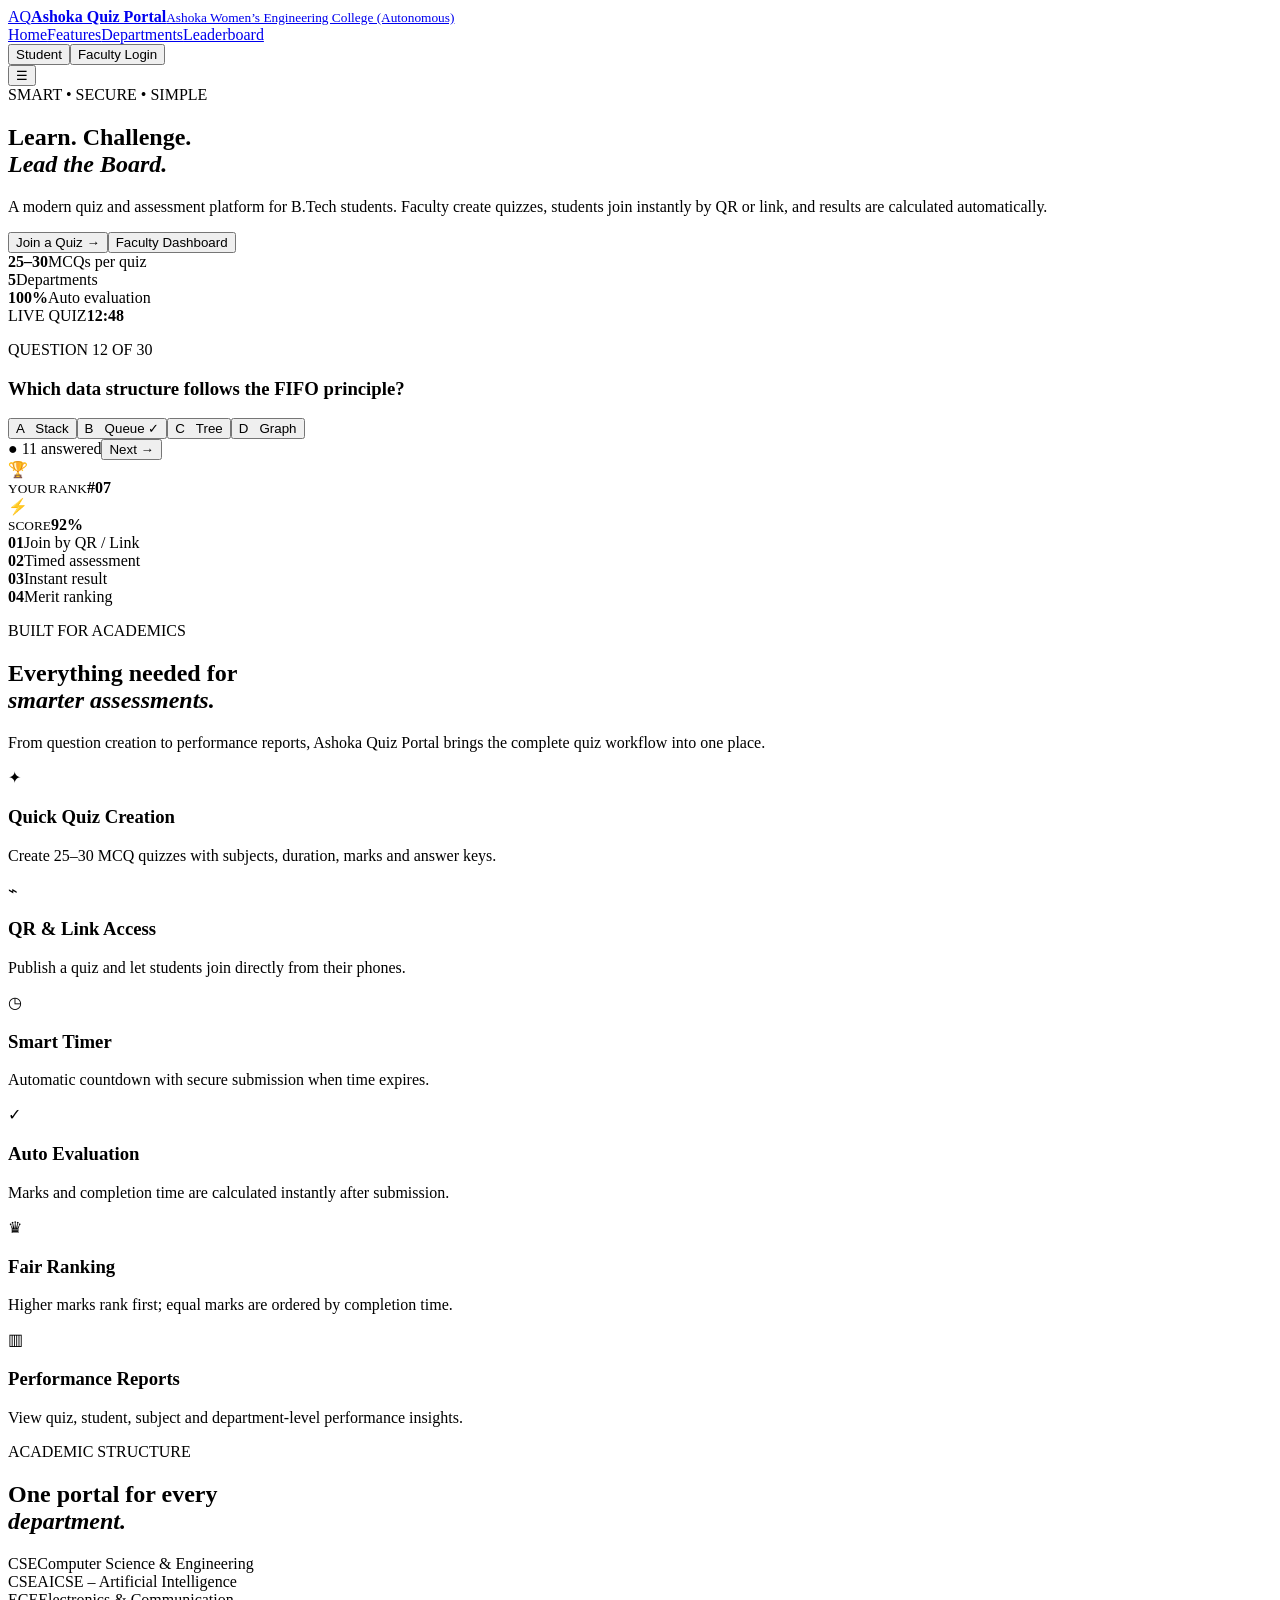
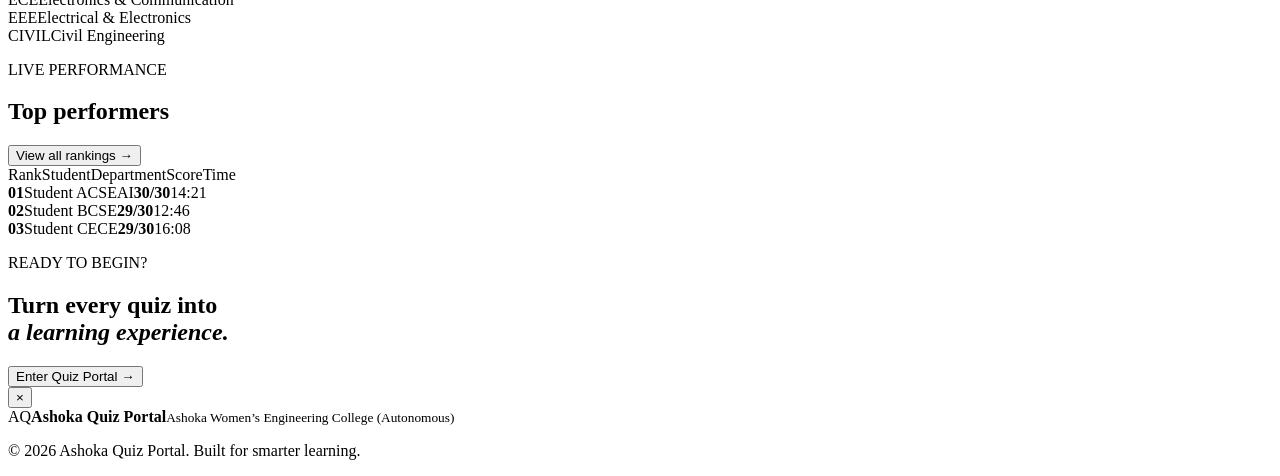
==== index.html @ 5f3e3c50 "Build Ashoka Quiz Portal: add index.html" ====
<!doctype html>
<html lang="en">
<head>
<meta charset="UTF-8"><meta name="viewport" content="width=device-width,initial-scale=1">
<meta name="description" content="Ashoka Quiz Portal - Online Quiz & Assessment Platform">
<title>Ashoka Quiz Portal</title>
<link rel="preconnect" href="https://fonts.googleapis.com"><link rel="preconnect" href="https://fonts.gstatic.com" crossorigin>
<link href="https://fonts.googleapis.com/css2?family=Inter:wght@400;500;600;700;800&display=swap" rel="stylesheet">
<link rel="stylesheet" href="style.css">
</head>
<body>
<div class="app-shell">
<header class="topbar">
<a class="brand" href="#home"><span class="brand-mark">AQ</span><span><b>Ashoka Quiz Portal</b><small>Ashoka Women’s Engineering College (Autonomous)</small></span></a>
<nav><a href="#home">Home</a><a href="#features">Features</a><a href="#departments">Departments</a><a href="#leaderboard">Leaderboard</a></nav>
<div class="top-actions"><button class="ghost" data-view="student">Student</button><button class="primary" data-view="faculty">Faculty Login</button></div>
<button class="menu" aria-label="Menu">☰</button>
</header>

<main id="home">
<section class="hero">
<div class="hero-copy">
<div class="eyebrow"><span></span> SMART • SECURE • SIMPLE</div>
<h1>Learn. Challenge.<br><em>Lead the Board.</em></h1>
<p>A modern quiz and assessment platform for B.Tech students. Faculty create quizzes, students join instantly by QR or link, and results are calculated automatically.</p>
<div class="hero-actions"><button class="primary large" data-view="student">Join a Quiz <span>→</span></button><button class="outline large" data-view="faculty">Faculty Dashboard</button></div>
<div class="trust"><div><strong>25–30</strong><span>MCQs per quiz</span></div><div><strong>5</strong><span>Departments</span></div><div><strong>100%</strong><span>Auto evaluation</span></div></div>
</div>
<div class="hero-card">
<div class="card-glow"></div>
<div class="quiz-window">
<div class="window-top"><span class="live-dot"></span><span>LIVE QUIZ</span><b>12:48</b></div>
<div class="progress"><i></i></div>
<p class="qcount">QUESTION 12 OF 30</p>
<h3>Which data structure follows the FIFO principle?</h3>
<div class="options"><button>A&nbsp;&nbsp; Stack</button><button class="selected">B&nbsp;&nbsp; Queue <span>✓</span></button><button>C&nbsp;&nbsp; Tree</button><button>D&nbsp;&nbsp; Graph</button></div>
<div class="quiz-foot"><span>● 11 answered</span><button>Next →</button></div>
</div>
<div class="floating rank"><span>🏆</span><div><small>YOUR RANK</small><strong>#07</strong></div></div>
<div class="floating score"><span>⚡</span><div><small>SCORE</small><strong>92%</strong></div></div>
</div>
</section>

<section class="stats"><div><b>01</b><span>Join by QR / Link</span></div><div><b>02</b><span>Timed assessment</span></div><div><b>03</b><span>Instant result</span></div><div><b>04</b><span>Merit ranking</span></div></section>

<section id="features" class="section">
<div class="section-head"><div><p class="eyebrow">BUILT FOR ACADEMICS</p><h2>Everything needed for<br><em>smarter assessments.</em></h2></div><p>From question creation to performance reports, Ashoka Quiz Portal brings the complete quiz workflow into one place.</p></div>
<div class="feature-grid">
<article><span>✦</span><h3>Quick Quiz Creation</h3><p>Create 25–30 MCQ quizzes with subjects, duration, marks and answer keys.</p></article>
<article><span>⌁</span><h3>QR & Link Access</h3><p>Publish a quiz and let students join directly from their phones.</p></article>
<article><span>◷</span><h3>Smart Timer</h3><p>Automatic countdown with secure submission when time expires.</p></article>
<article><span>✓</span><h3>Auto Evaluation</h3><p>Marks and completion time are calculated instantly after submission.</p></article>
<article><span>♛</span><h3>Fair Ranking</h3><p>Higher marks rank first; equal marks are ordered by completion time.</p></article>
<article><span>▥</span><h3>Performance Reports</h3><p>View quiz, student, subject and department-level performance insights.</p></article>
</div>
</section>

<section id="departments" class="section departments"><div class="section-head"><div><p class="eyebrow">ACADEMIC STRUCTURE</p><h2>One portal for every<br><em>department.</em></h2></div></div>
<div class="dept-grid"><div>CSE<span>Computer Science & Engineering</span></div><div>CSEAI<span>CSE – Artificial Intelligence</span></div><div>ECE<span>Electronics & Communication</span></div><div>EEE<span>Electrical & Electronics</span></div><div>CIVIL<span>Civil Engineering</span></div></div>
</section>

<section id="leaderboard" class="section leaderboard"><div class="section-head"><div><p class="eyebrow">LIVE PERFORMANCE</p><h2>Top performers</h2></div><button class="outline" data-view="student">View all rankings →</button></div>
<div class="table"><div class="thead"><span>Rank</span><span>Student</span><span>Department</span><span>Score</span><span>Time</span></div>
<div class="row"><b>01</b><span>Student A</span><span>CSEAI</span><strong>30/30</strong><span>14:21</span></div>
<div class="row"><b>02</b><span>Student B</span><span>CSE</span><strong>29/30</strong><span>12:46</span></div>
<div class="row"><b>03</b><span>Student C</span><span>ECE</span><strong>29/30</strong><span>16:08</span></div></div>
</section>

<section class="cta"><div><p class="eyebrow">READY TO BEGIN?</p><h2>Turn every quiz into<br><em>a learning experience.</em></h2></div><button class="primary large" data-view="student">Enter Quiz Portal →</button></section>
</main>

<div id="portal" class="portal hidden">
<div class="portal-card"><button class="close" aria-label="Close">×</button><div id="portal-content"></div></div>
</div>
<footer><div class="brand"><span class="brand-mark">AQ</span><span><b>Ashoka Quiz Portal</b><small>Ashoka Women’s Engineering College (Autonomous)</small></span></div><p>© 2026 Ashoka Quiz Portal. Built for smarter learning.</p></footer>
</div>
<script src="script.js"></script>
</body></html>
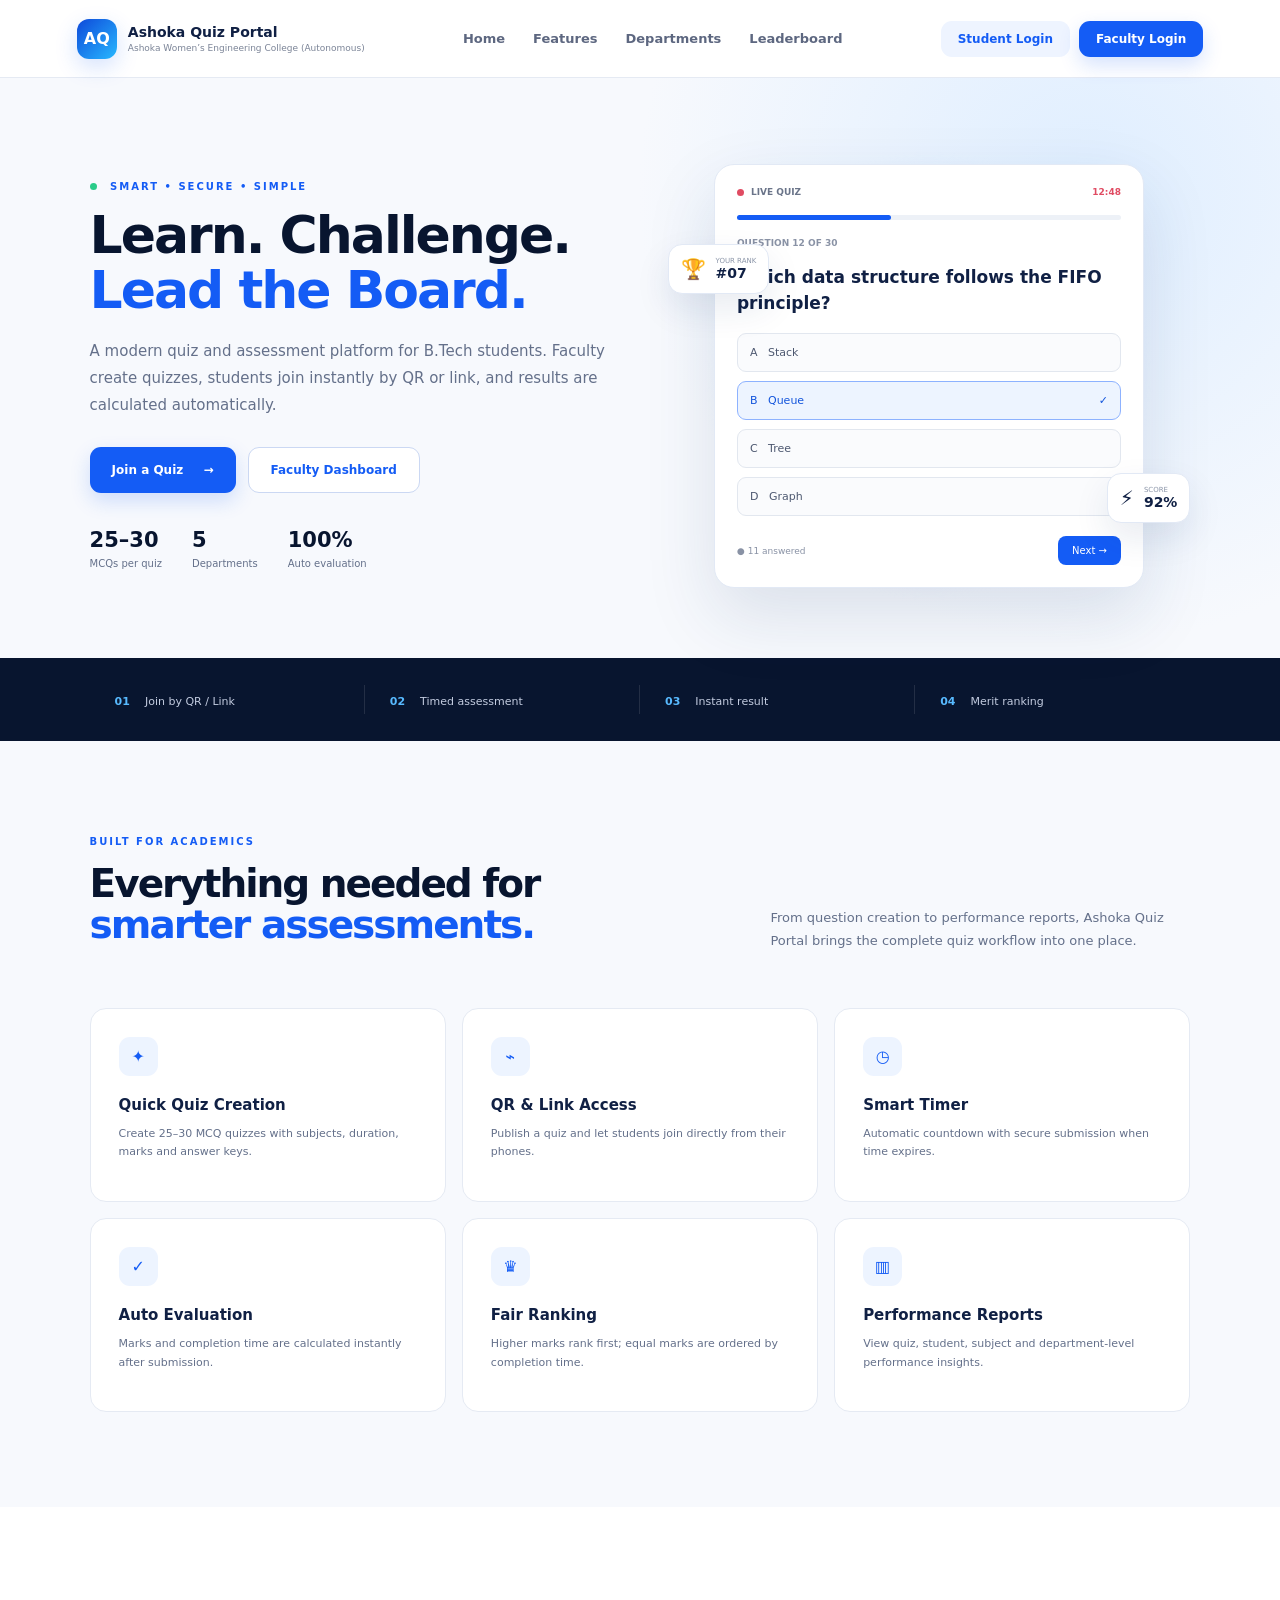
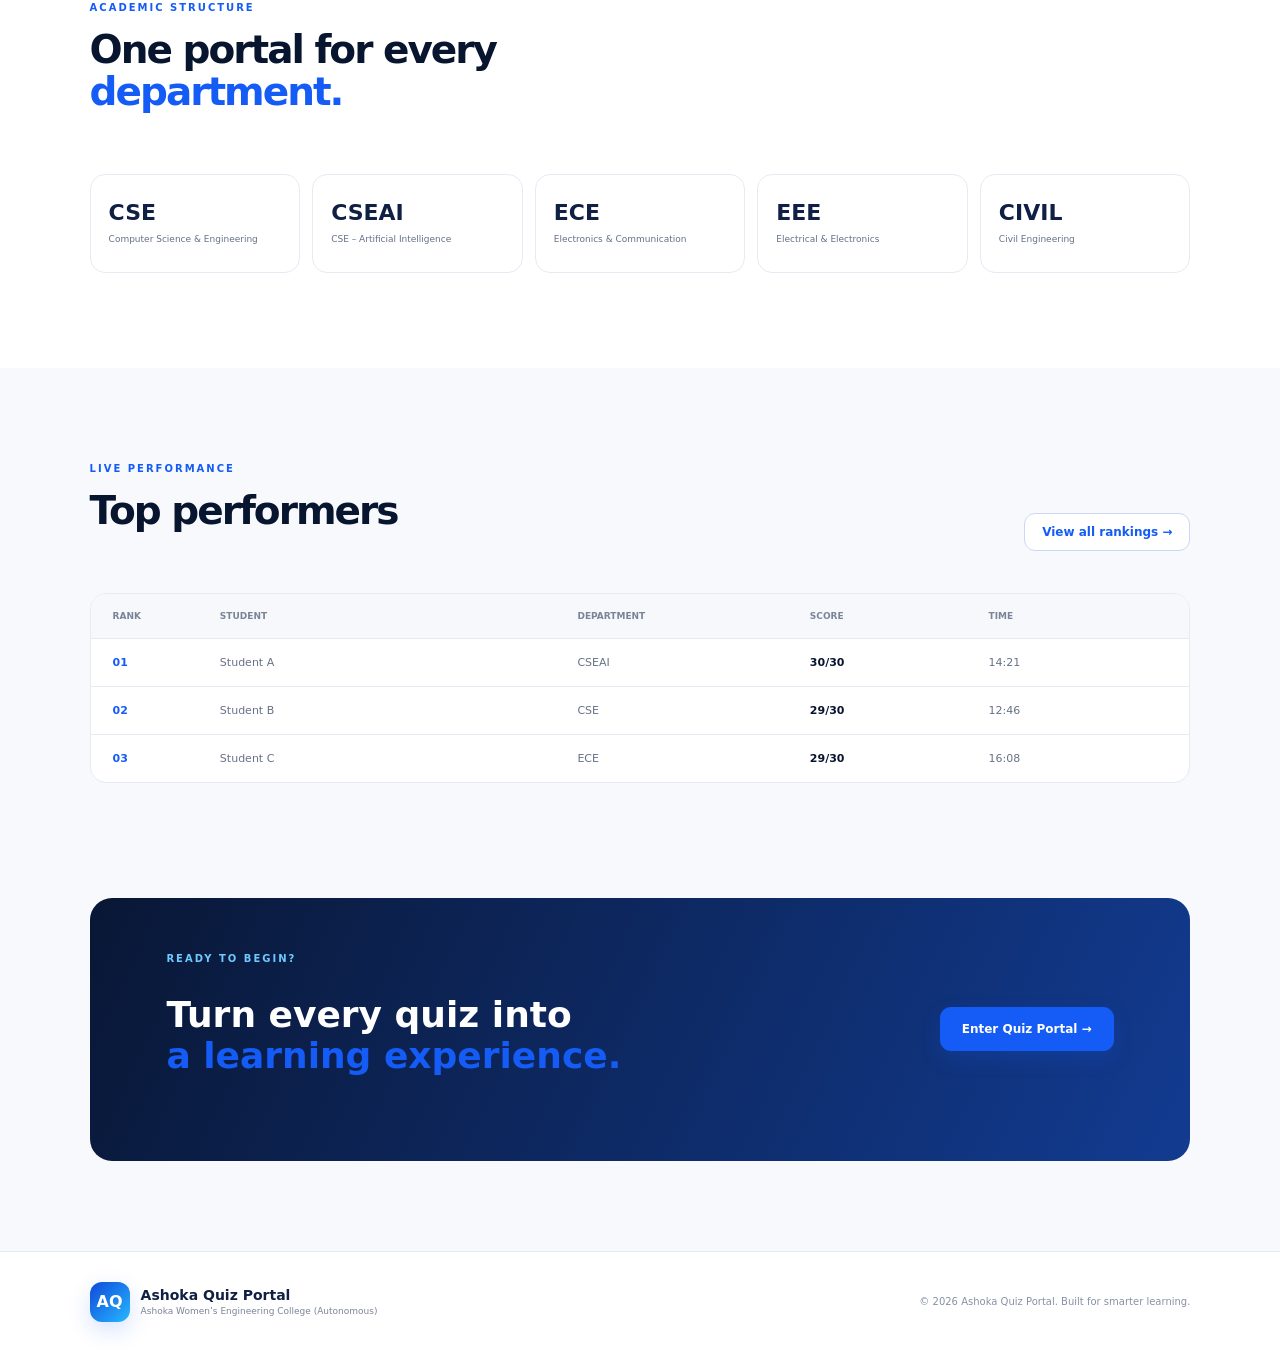
==== commit c5c1f1a5: "Update portal navigation for student and faculty login" ====
--- a/index.html
+++ b/index.html
@@ -13,7 +13,7 @@
 <header class="topbar">
 <a class="brand" href="#home"><span class="brand-mark">AQ</span><span><b>Ashoka Quiz Portal</b><small>Ashoka Women’s Engineering College (Autonomous)</small></span></a>
 <nav><a href="#home">Home</a><a href="#features">Features</a><a href="#departments">Departments</a><a href="#leaderboard">Leaderboard</a></nav>
-<div class="top-actions"><button class="ghost" data-view="student">Student</button><button class="primary" data-view="faculty">Faculty Login</button></div>
+<div class="top-actions"><button class="ghost" data-view="student">Student Login</button><button class="primary" data-view="faculty">Faculty Login</button></div>
 <button class="menu" aria-label="Menu">☰</button>
 </header>
 
--- a/style.css
+++ b/style.css
@@ -0,0 +1,3 @@
+:root{--navy:#08152f;--blue:#145cf5;--cyan:#23b7ff;--ink:#102044;--muted:#64708a;--line:#e5eaf3;--bg:#f7f9fd;--white:#fff}*{box-sizing:border-box}html{scroll-behavior:smooth}body{margin:0;font-family:Inter,system-ui,sans-serif;color:var(--ink);background:var(--bg)}button,a{font:inherit}button{cursor:pointer}a{text-decoration:none;color:inherit}.app-shell{min-height:100vh}.topbar{height:78px;padding:0 6%;display:flex;align-items:center;justify-content:space-between;background:#fff;border-bottom:1px solid var(--line);position:sticky;top:0;z-index:20}.brand{display:flex;align-items:center;gap:11px}.brand-mark{width:40px;height:40px;border-radius:12px;background:linear-gradient(135deg,#0e49da,#27b8ff);display:grid;place-items:center;color:#fff;font-weight:800;box-shadow:0 8px 22px #145cf52e}.brand b{display:block;font-size:14px}.brand small{display:block;color:#7b8497;font-size:9px;margin-top:3px}.topbar nav{display:flex;gap:28px;font-size:13px;font-weight:600;color:#5d6780}.topbar nav a:hover{color:var(--blue)}.top-actions{display:flex;gap:9px}.primary,.outline,.ghost{border:0;border-radius:11px;padding:11px 17px;font-weight:700;font-size:12px}.primary{color:#fff;background:var(--blue);box-shadow:0 8px 20px #145cf52e}.primary:hover{transform:translateY(-1px)}.outline{background:#fff;color:var(--blue);border:1px solid #cbd8f3}.ghost{background:#eef4ff;color:var(--blue)}.large{padding:15px 22px}.menu{display:none;border:0;background:none;font-size:24px}.hero{padding:86px 7% 70px;display:grid;grid-template-columns:1fr 1fr;gap:55px;align-items:center;background:radial-gradient(circle at 85% 20%,#dfeeff 0,#f7f9fd 38%)}.eyebrow{font-size:10px;font-weight:800;letter-spacing:2px;color:var(--blue);margin:0 0 16px}.eyebrow span{display:inline-block;width:7px;height:7px;background:#2acb89;border-radius:50%;margin-right:8px}.hero h1,.section h2{font-size:52px;line-height:1.06;letter-spacing:-2px;margin:0 0 20px;color:var(--navy)}em{font-style:normal;color:var(--blue)}.hero-copy>p{max-width:610px;color:var(--muted);font-size:15px;line-height:1.8}.hero-actions{display:flex;gap:12px;margin:28px 0}.hero-actions span{margin-left:16px}.trust{display:flex;gap:30px;margin-top:35px}.trust strong{display:block;font-size:21px;color:var(--navy)}.trust span{font-size:10px;color:var(--muted)}.hero-card{position:relative;min-height:410px;display:grid;place-items:center}.card-glow{position:absolute;width:400px;height:400px;background:#dcecff;border-radius:50%;filter:blur(10px)}.quiz-window{position:relative;width:min(430px,90%);background:#fff;border:1px solid #e2e9f5;border-radius:20px;padding:22px;box-shadow:0 28px 70px #18366b20}.window-top{display:flex;gap:7px;align-items:center;font-size:9px;font-weight:800;color:#6a7489}.window-top b{margin-left:auto;color:#e04b62}.live-dot{width:7px;height:7px;border-radius:50%;background:#e04b62}.progress{height:5px;background:#edf1f7;border-radius:5px;margin:18px 0}.progress i{display:block;width:40%;height:100%;background:var(--blue);border-radius:5px}.qcount{font-size:9px;color:#8992a5;font-weight:700}.quiz-window h3{font-size:17px;line-height:1.5}.options{display:grid;gap:9px}.options button{padding:12px;text-align:left;border:1px solid #e2e7ef;background:#fafbfd;border-radius:9px;color:#4d5870;font-size:11px}.options .selected{border-color:#8db2ff;background:#edf4ff;color:#1254dc}.options span{float:right}.quiz-foot{display:flex;justify-content:space-between;align-items:center;margin-top:20px;font-size:9px;color:#8992a5}.quiz-foot button{border:0;background:var(--blue);color:#fff;border-radius:8px;padding:9px 14px;font-size:10px}.floating{position:absolute;background:#fff;border:1px solid #e2e9f5;border-radius:14px;padding:12px;display:flex;gap:10px;box-shadow:0 15px 35px #18366b18}.floating>span{font-size:20px}.floating small,.floating strong{display:block}.floating small{font-size:7px;color:#8b95a8}.floating strong{font-size:14px}.rank{left:0;top:80px}.score{right:0;bottom:65px}.stats{display:grid;grid-template-columns:repeat(4,1fr);background:var(--navy);color:#fff;padding:27px 7%}.stats div{padding:5px 25px;border-right:1px solid #ffffff1c}.stats div:last-child{border:0}.stats b{font-size:11px;color:#58baff;margin-right:15px}.stats span{font-size:11px;color:#c3cce0}.section{padding:95px 7%}.section-head{display:flex;justify-content:space-between;gap:50px;align-items:end;margin-bottom:42px}.section-head h2{font-size:39px}.section-head>p{max-width:420px;color:var(--muted);font-size:13px;line-height:1.8}.feature-grid{display:grid;grid-template-columns:repeat(3,1fr);gap:16px}.feature-grid article{background:#fff;border:1px solid var(--line);padding:28px;border-radius:16px;transition:.2s}.feature-grid article:hover{transform:translateY(-4px);box-shadow:0 16px 35px #10204410}.feature-grid article>span{display:grid;place-items:center;width:39px;height:39px;border-radius:11px;background:#edf4ff;color:var(--blue);font-weight:800}.feature-grid h3{font-size:15px;margin:20px 0 8px}.feature-grid p{font-size:11px;color:var(--muted);line-height:1.7}.departments{background:#fff}.dept-grid{display:grid;grid-template-columns:repeat(5,1fr);gap:12px}.dept-grid div{padding:25px 18px;border:1px solid var(--line);border-radius:15px;font-size:22px;font-weight:800}.dept-grid span{display:block;font-size:9px;line-height:1.5;color:var(--muted);font-weight:500;margin-top:8px}.table{background:#fff;border:1px solid var(--line);border-radius:16px;overflow:hidden}.thead,.row{display:grid;grid-template-columns:.6fr 2fr 1.3fr 1fr 1fr;align-items:center;padding:17px 22px;font-size:11px}.thead{background:#f6f8fc;color:#7b8497;font-size:9px;font-weight:800;text-transform:uppercase}.row{border-top:1px solid var(--line)}.row b{color:var(--blue)}.row span{color:#667188}.row strong{color:var(--navy)}.cta{margin:20px 7% 90px;padding:55px 6%;border-radius:22px;background:linear-gradient(115deg,#091735,#123b91);display:flex;justify-content:space-between;align-items:center;color:#fff}.cta h2{color:#fff;font-size:36px}.cta .eyebrow{color:#6fc9ff}footer{background:#fff;border-top:1px solid var(--line);padding:30px 7%;display:flex;justify-content:space-between;align-items:center}footer p{font-size:10px;color:#8791a5}.portal{position:fixed;inset:0;background:#07122bbd;display:grid;place-items:center;z-index:50;padding:20px}.portal.hidden{display:none}.portal-card{width:min(520px,100%);background:#fff;border-radius:20px;padding:34px;position:relative;box-shadow:0 30px 80px #0004}.close{position:absolute;right:18px;top:15px;border:0;background:#f1f4f9;border-radius:50%;width:30px;height:30px}.portal-card h2{margin:0 0 8px}.portal-card p{color:var(--muted);font-size:12px;line-height:1.7}.portal-card input,.portal-card select{width:100%;padding:12px;margin:7px 0;border:1px solid var(--line);border-radius:9px}.portal-card .primary{width:100%;margin-top:12px}.portal-links{display:grid;grid-template-columns:1fr 1fr;gap:10px;margin-top:18px}.portal-links button{padding:15px;border:1px solid var(--line);background:#f8faff;border-radius:10px;font-weight:700;color:var(--navy)}@media(max-width:900px){.topbar nav,.top-actions{display:none}.menu{display:block}.hero{grid-template-columns:1fr;padding-top:55px}.hero h1{font-size:43px}.hero-card{min-height:380px}.feature-grid{grid-template-columns:1fr 1fr}.dept-grid{grid-template-columns:1fr 1fr}.stats{grid-template-columns:1fr 1fr;gap:20px}.stats div:nth-child(2){border:0}.section-head{display:block}.section-head>p{margin-top:20px}.cta{display:block}.cta button{margin-top:25px}}@media(max-width:600px){.hero{padding-left:5%;padding-right:5%}.section{padding:65px 5%}.feature-grid,.dept-grid{grid-template-columns:1fr}.trust{gap:15px}.hero h1{font-size:38px}.quiz-window{width:100%}.floating{display:none}.stats{padding:25px 5%}.thead,.row{grid-template-columns:.5fr 1.6fr 1fr .8fr}.thead span:last-child,.row span:last-child{display:none}footer{display:block}.cta{margin:10px 5% 60px}}
+/* Portal application screens */
+.portal-page,.quiz-page{min-height:100vh;background:var(--bg)}.portal-page .topbar,.quiz-page .topbar{position:relative}.dashboard{max-width:1180px;margin:auto;padding:55px 5% 90px}.page-title{display:flex;justify-content:space-between;align-items:end;gap:25px;margin-bottom:30px}.page-title h1{font-size:38px;letter-spacing:-1.5px;color:var(--navy);margin:0 0 10px}.page-title p:not(.eyebrow){color:var(--muted);font-size:13px}.student-badge{background:#eaf2ff;color:var(--blue);padding:12px 16px;border-radius:12px;font-weight:700;font-size:12px}.dash-grid{display:grid;grid-template-columns:1.25fr .75fr;gap:18px;margin-bottom:18px}.dash-card{background:#fff;border:1px solid var(--line);border-radius:18px;padding:28px;box-shadow:0 10px 30px #10204408}.dash-card h2{font-size:22px;color:var(--navy);margin:8px 0}.dash-card p{font-size:12px;color:var(--muted);line-height:1.7}.join-card input{display:block;width:100%;padding:13px;margin:9px 0;border:1px solid var(--line);border-radius:10px;outline:none}.join-card input:focus{border-color:#8eb1f8}.message{color:var(--blue)!important}.icon{display:grid;place-items:center;width:42px;height:42px;border-radius:12px;background:#edf4ff;color:var(--blue);font-weight:800}.metric{display:flex;justify-content:space-between;align-items:center;padding:18px 0;border-bottom:1px solid var(--line)}.metric:last-child{border:0}.metric strong{font-size:25px;color:var(--navy)}.metric span{font-size:10px;color:var(--muted)}.kpi-grid{display:grid;grid-template-columns:repeat(4,1fr);gap:14px;margin-bottom:18px}.kpi{background:#fff;border:1px solid var(--line);border-radius:15px;padding:22px}.kpi span,.kpi small{display:block;color:var(--muted);font-size:9px}.kpi strong{display:block;font-size:29px;color:var(--navy);margin:8px 0}.kpi small{color:#2c9a68}.action-grid{display:grid;grid-template-columns:1fr 1fr;gap:10px}.action-grid button{padding:17px;border:1px solid var(--line);background:#f8faff;border-radius:10px;text-align:left;font-weight:700;color:var(--navy)}.bar{display:grid;grid-template-columns:55px 1fr 35px;gap:10px;align-items:center;margin:18px 0;font-size:9px;color:var(--muted)}.bar i{height:7px;background:linear-gradient(90deg,var(--blue),var(--cyan));border-radius:10px;display:block}.bar b{font-size:9px;color:var(--navy)}.quiz-page{background:#f3f6fb}.quiz-page .topbar{position:sticky}.timer{background:#fff0f2;color:#d9475e;padding:10px 15px;border-radius:10px;font-weight:800;font-size:13px}.live-quiz{max-width:850px;margin:auto;padding:55px 5%}.quiz-meta{display:flex;justify-content:space-between;font-size:10px;font-weight:800;color:#667188}.quiz-meta span{color:var(--blue)}.live-progress{height:7px;background:#e6ebf3;border-radius:10px;margin:16px 0 28px}.live-progress i{display:block;height:100%;width:20%;background:var(--blue);border-radius:10px;transition:.2s}.question-card{background:#fff;border:1px solid var(--line);border-radius:22px;padding:42px;box-shadow:0 20px 55px #10204410}.qnum{font-size:9px;font-weight:800;color:#8b95a8;letter-spacing:1.5px}.question-card h1{font-size:27px;line-height:1.4;color:var(--navy);margin:12px 0 30px}.answer-grid{display:grid;grid-template-columns:1fr 1fr;gap:12px}.answer{display:flex;align-items:center;gap:14px;padding:17px;border:1px solid var(--line);background:#fbfcfe;border-radius:12px;text-align:left;color:#4e5970;font-size:13px}.answer:hover,.answer.chosen{border-color:#8db2ff;background:#edf4ff;color:#104fcf}.answer b{width:28px;height:28px;border-radius:8px;display:grid;place-items:center;background:#eef2f8;font-size:10px}.quiz-nav{display:flex;justify-content:space-between;margin-top:32px}.quiz-nav button:disabled{opacity:.45;cursor:not-allowed}@media(max-width:800px){.dash-grid,.kpi-grid{grid-template-columns:1fr 1fr}.page-title{display:block}.page-title .primary{margin-top:15px}.answer-grid{grid-template-columns:1fr}}@media(max-width:600px){.dashboard{padding:35px 5%}.dash-grid,.kpi-grid{grid-template-columns:1fr}.question-card{padding:25px}.question-card h1{font-size:21px}.quiz-meta{gap:15px}.brand small{display:none}}
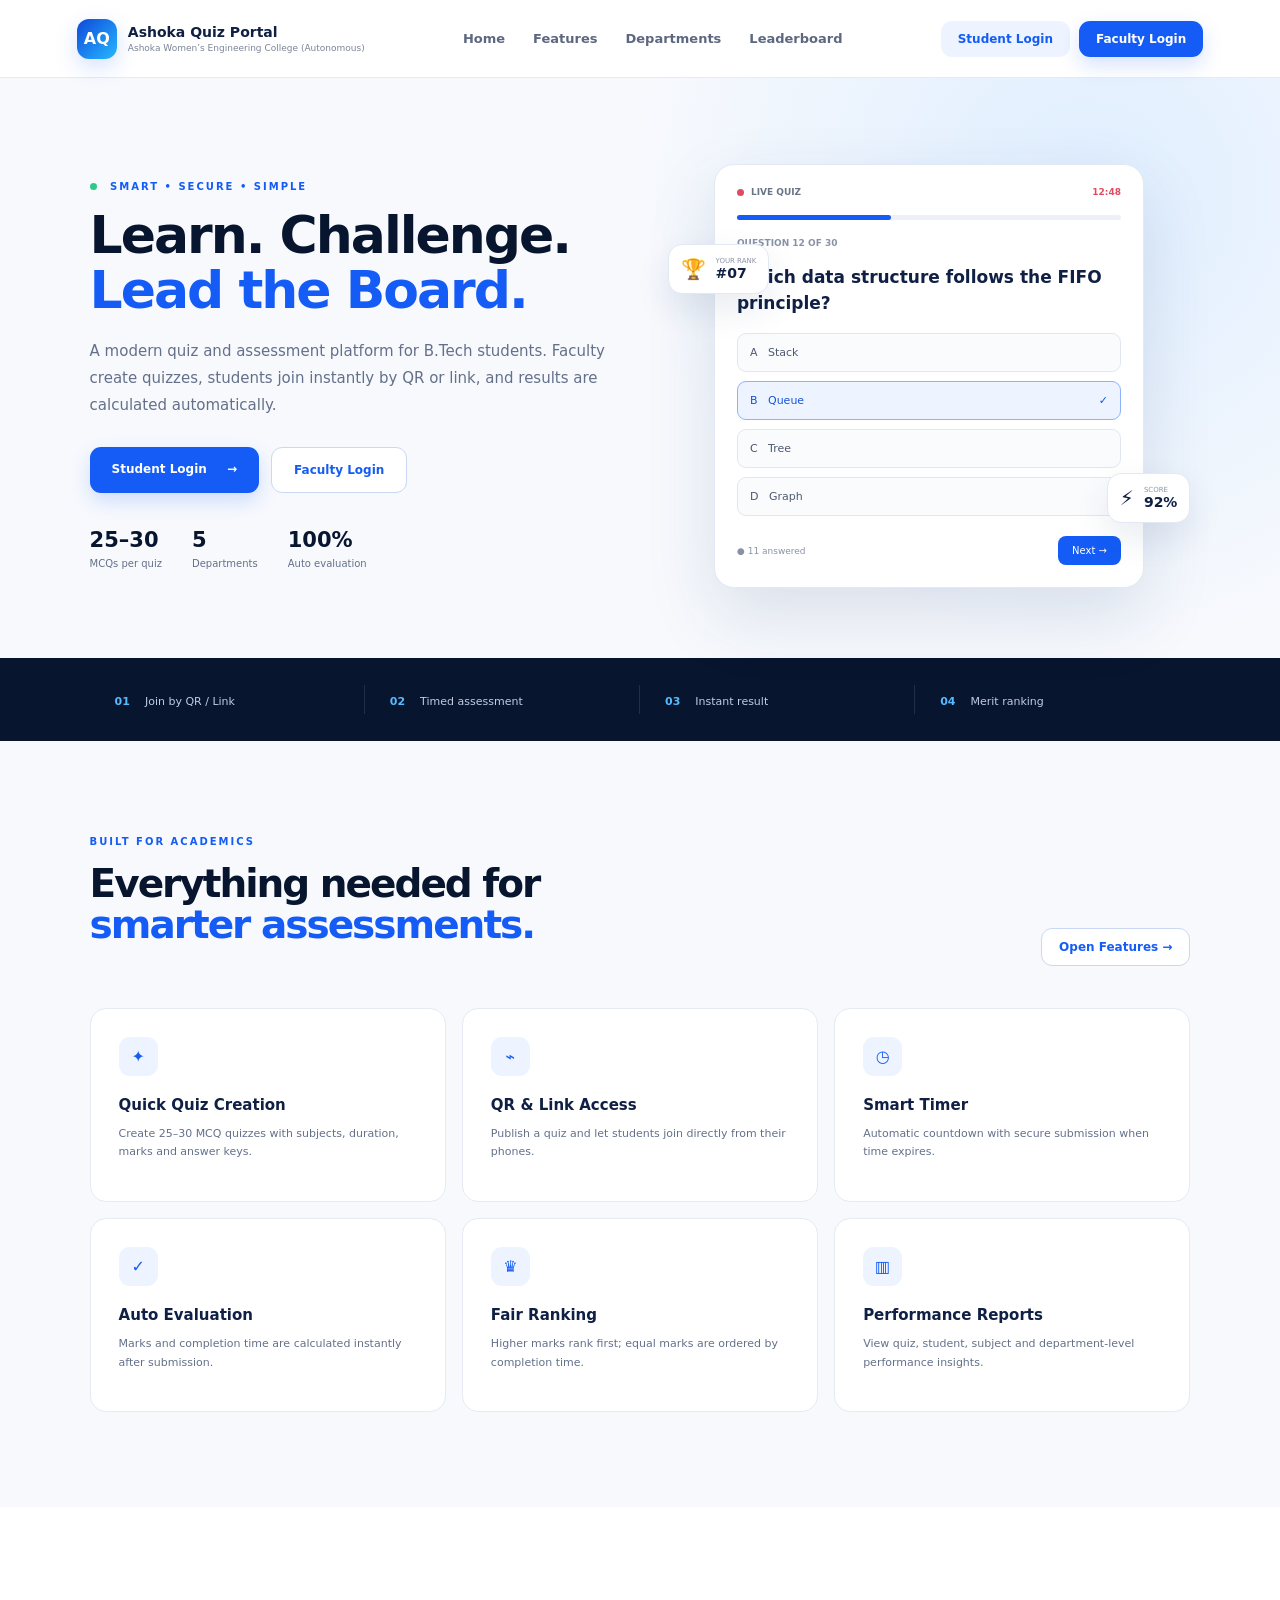
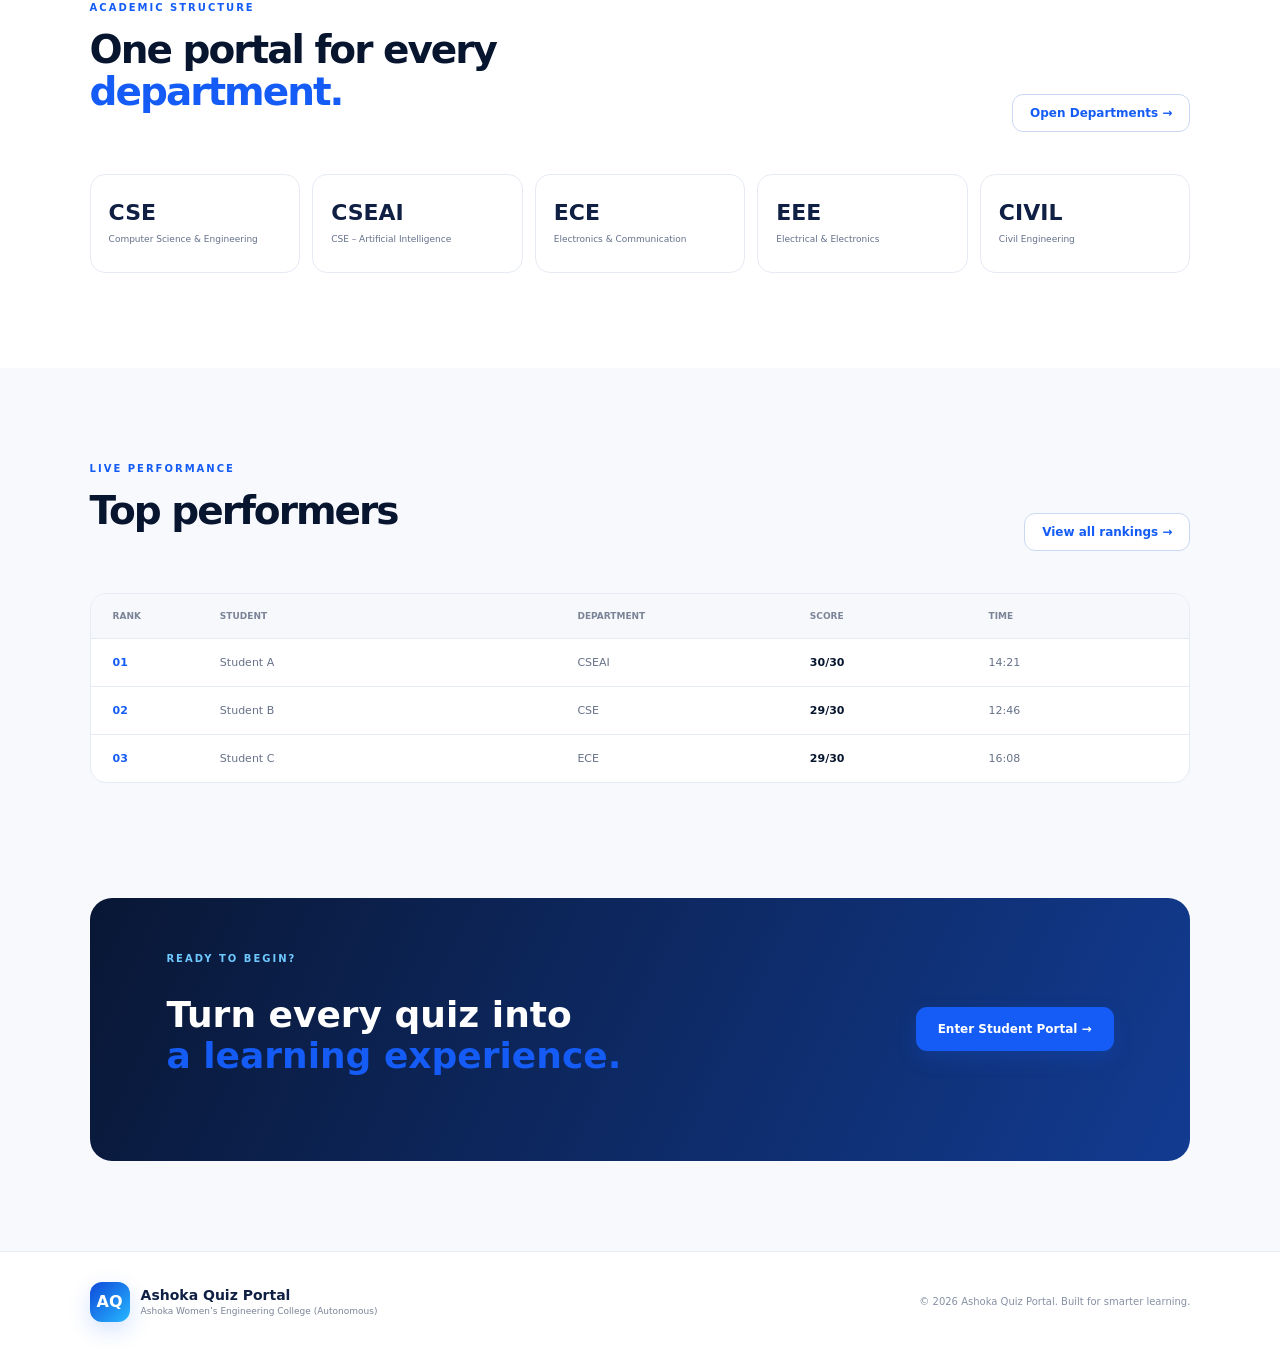
==== commit 1219ce33: "Upgrade homepage navigation, student login and new theme" ====
--- a/index.html
+++ b/index.html
@@ -11,9 +11,17 @@
 <body>
 <div class="app-shell">
 <header class="topbar">
-<a class="brand" href="#home"><span class="brand-mark">AQ</span><span><b>Ashoka Quiz Portal</b><small>Ashoka Women’s Engineering College (Autonomous)</small></span></a>
-<nav><a href="#home">Home</a><a href="#features">Features</a><a href="#departments">Departments</a><a href="#leaderboard">Leaderboard</a></nav>
-<div class="top-actions"><button class="ghost" data-view="student">Student Login</button><button class="primary" data-view="faculty">Faculty Login</button></div>
+<a class="brand" href="index.html"><span class="brand-mark">AQ</span><span><b>Ashoka Quiz Portal</b><small>Ashoka Women’s Engineering College (Autonomous)</small></span></a>
+<nav>
+<a class="active" href="index.html">Home</a>
+<a href="features.html">Features</a>
+<a href="departments.html">Departments</a>
+<a href="leaderboard.html">Leaderboard</a>
+</nav>
+<div class="top-actions">
+<a class="ghost" href="student.html">Student Login</a>
+<a class="primary" href="faculty.html">Faculty Login</a>
+</div>
 <button class="menu" aria-label="Menu">☰</button>
 </header>
 
@@ -23,7 +31,10 @@
 <div class="eyebrow"><span></span> SMART • SECURE • SIMPLE</div>
 <h1>Learn. Challenge.<br><em>Lead the Board.</em></h1>
 <p>A modern quiz and assessment platform for B.Tech students. Faculty create quizzes, students join instantly by QR or link, and results are calculated automatically.</p>
-<div class="hero-actions"><button class="primary large" data-view="student">Join a Quiz <span>→</span></button><button class="outline large" data-view="faculty">Faculty Dashboard</button></div>
+<div class="hero-actions">
+<a class="primary large" href="student.html">Student Login <span>→</span></a>
+<a class="outline large" href="faculty.html">Faculty Login</a>
+</div>
 <div class="trust"><div><strong>25–30</strong><span>MCQs per quiz</span></div><div><strong>5</strong><span>Departments</span></div><div><strong>100%</strong><span>Auto evaluation</span></div></div>
 </div>
 <div class="hero-card">
@@ -44,7 +55,7 @@
 <section class="stats"><div><b>01</b><span>Join by QR / Link</span></div><div><b>02</b><span>Timed assessment</span></div><div><b>03</b><span>Instant result</span></div><div><b>04</b><span>Merit ranking</span></div></section>
 
 <section id="features" class="section">
-<div class="section-head"><div><p class="eyebrow">BUILT FOR ACADEMICS</p><h2>Everything needed for<br><em>smarter assessments.</em></h2></div><p>From question creation to performance reports, Ashoka Quiz Portal brings the complete quiz workflow into one place.</p></div>
+<div class="section-head"><div><p class="eyebrow">BUILT FOR ACADEMICS</p><h2>Everything needed for<br><em>smarter assessments.</em></h2></div><a class="outline" href="features.html">Open Features →</a></div>
 <div class="feature-grid">
 <article><span>✦</span><h3>Quick Quiz Creation</h3><p>Create 25–30 MCQ quizzes with subjects, duration, marks and answer keys.</p></article>
 <article><span>⌁</span><h3>QR & Link Access</h3><p>Publish a quiz and let students join directly from their phones.</p></article>
@@ -55,24 +66,25 @@
 </div>
 </section>
 
-<section id="departments" class="section departments"><div class="section-head"><div><p class="eyebrow">ACADEMIC STRUCTURE</p><h2>One portal for every<br><em>department.</em></h2></div></div>
+<section id="departments" class="section departments">
+<div class="section-head"><div><p class="eyebrow">ACADEMIC STRUCTURE</p><h2>One portal for every<br><em>department.</em></h2></div><a class="outline" href="departments.html">Open Departments →</a></div>
 <div class="dept-grid"><div>CSE<span>Computer Science & Engineering</span></div><div>CSEAI<span>CSE – Artificial Intelligence</span></div><div>ECE<span>Electronics & Communication</span></div><div>EEE<span>Electrical & Electronics</span></div><div>CIVIL<span>Civil Engineering</span></div></div>
 </section>
 
-<section id="leaderboard" class="section leaderboard"><div class="section-head"><div><p class="eyebrow">LIVE PERFORMANCE</p><h2>Top performers</h2></div><button class="outline" data-view="student">View all rankings →</button></div>
+<section id="leaderboard" class="section leaderboard">
+<div class="section-head"><div><p class="eyebrow">LIVE PERFORMANCE</p><h2>Top performers</h2></div><a class="outline" href="leaderboard.html">View all rankings →</a></div>
 <div class="table"><div class="thead"><span>Rank</span><span>Student</span><span>Department</span><span>Score</span><span>Time</span></div>
 <div class="row"><b>01</b><span>Student A</span><span>CSEAI</span><strong>30/30</strong><span>14:21</span></div>
 <div class="row"><b>02</b><span>Student B</span><span>CSE</span><strong>29/30</strong><span>12:46</span></div>
 <div class="row"><b>03</b><span>Student C</span><span>ECE</span><strong>29/30</strong><span>16:08</span></div></div>
 </section>
 
-<section class="cta"><div><p class="eyebrow">READY TO BEGIN?</p><h2>Turn every quiz into<br><em>a learning experience.</em></h2></div><button class="primary large" data-view="student">Enter Quiz Portal →</button></section>
+<section class="cta"><div><p class="eyebrow">READY TO BEGIN?</p><h2>Turn every quiz into<br><em>a learning experience.</em></h2></div><a class="primary large" href="student.html">Enter Student Portal →</a></section>
 </main>
 
-<div id="portal" class="portal hidden">
-<div class="portal-card"><button class="close" aria-label="Close">×</button><div id="portal-content"></div></div>
-</div>
 <footer><div class="brand"><span class="brand-mark">AQ</span><span><b>Ashoka Quiz Portal</b><small>Ashoka Women’s Engineering College (Autonomous)</small></span></div><p>© 2026 Ashoka Quiz Portal. Built for smarter learning.</p></footer>
 </div>
-<script src="script.js"></script>
+<script>
+document.querySelector('.menu')?.addEventListener('click',()=>document.querySelector('nav').classList.toggle('mobile-open'));
+</script>
 </body></html>
